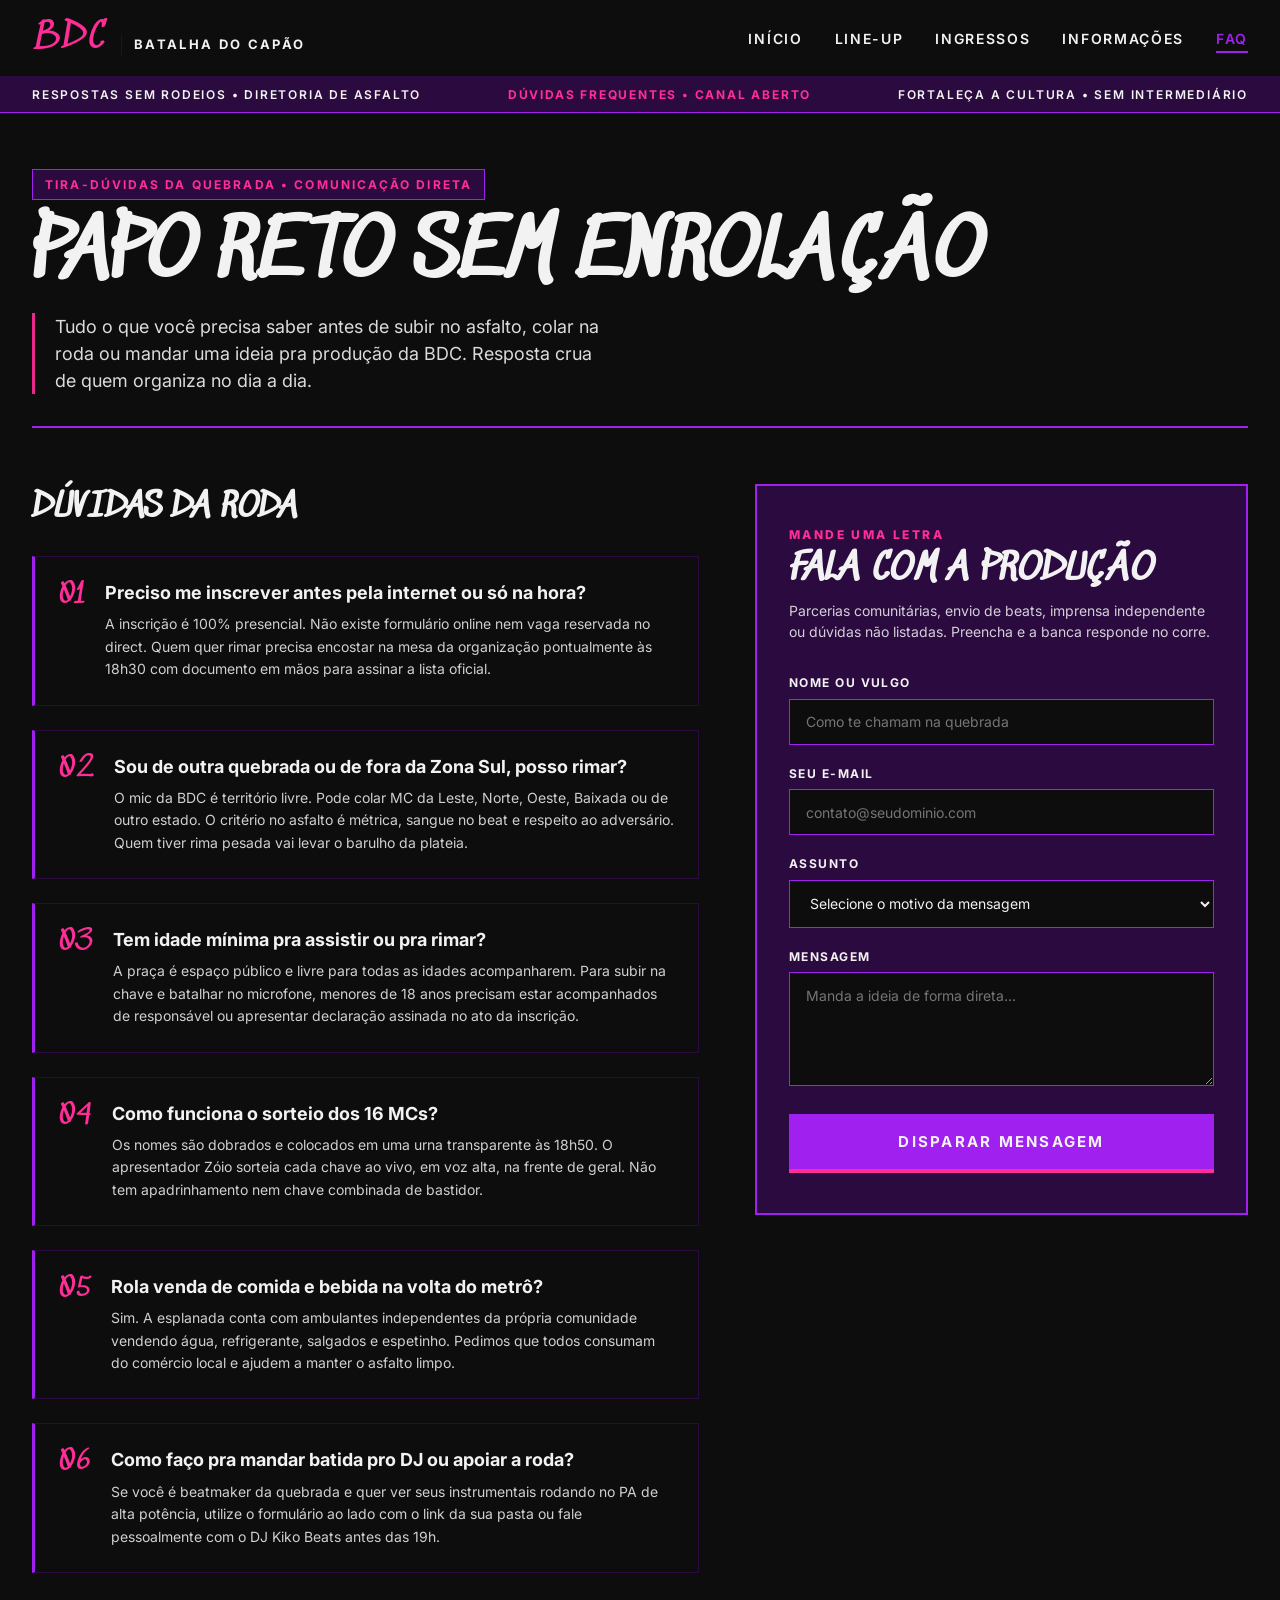
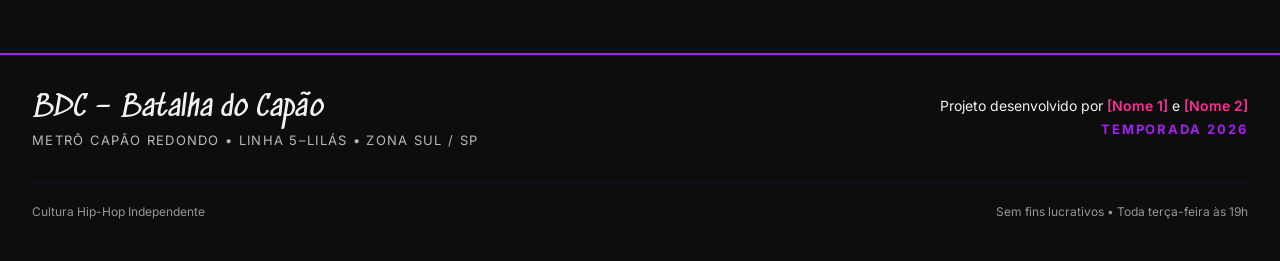
==== pages/faq.html @ 771d7a78 "feat: arquivos principais adicionados" ====
<!DOCTYPE html>
<html lang="pt-BR">
<head>
  <meta charset="UTF-8">
  <meta name="viewport" content="width=device-width, initial-scale=1.0">
  <title>Dúvidas e Contato &bull; BDC – Batalha do Capão</title>
  <meta name="description" content="Perguntas frequentes sobre inscrição, sorteio, regras e canal direto com a organização da Batalha do Capão.">
  
  <!-- Fontes do Google: Sedgwick Ave para titulos e Inter para textos -->
  <link rel="preconnect" href="https://fonts.googleapis.com">
  <link rel="preconnect" href="https://fonts.gstatic.com" crossorigin>
  <link href="https://fonts.googleapis.com/css2?family=Inter:wght@400;500;600;700;800&family=Sedgwick+Ave&display=swap" rel="stylesheet">
  
  <link rel="stylesheet" href="../style.css">
  <link rel="stylesheet" href="../styles/faq.css">
</head>
<body>

  <!-- Cabecalho principal -->
  <header class="cabecalho">
    <div class="cabecalho-marca">
      <a href="index.html" class="cabecalho-sigla">BDC</a>
      <span class="cabecalho-nome">Batalha do Capão</span>
    </div>

    <!-- Botao mobile -->
    <button class="menu-toggle" id="menuToggle" aria-label="Abrir menu de navegação" aria-expanded="false">
      Menu
    </button>

    <!-- Navegacao -->
    <nav class="navegacao" id="menuNavegacao">
      <ul class="menu-lista">
        <li><a href="../index.html" class="menu-link">Início</a></li>
        <li><a href="./lineup.html" class="menu-link">Line-up</a></li>
        <li><a href="./ingressos.html" class="menu-link">Ingressos</a></li>
        <li><a href="./informacoes.html" class="menu-link">Informações</a></li>
        <li><a href="./faq.html" class="menu-link ativo">FAQ</a></li>
      </ul>
    </nav>
  </header>

  <!-- Faixa de aviso urbano -->
  <div class="faixa-aviso" role="complementary">
    <span>Respostas sem Rodeios &bull; Diretoria de Asfalto</span>
    <span class="destaque-linha">Dúvidas Frequentes &bull; Canal Aberto</span>
    <span>Fortaleça a Cultura &bull; Sem Intermediário</span>
  </div>

  <!-- Conteudo principal -->
  <main class="faq-pagina">

    <!-- Abertura editorial -->
    <section class="faq-topo">
      <span class="faq-etiqueta">Tira-Dúvidas da Quebrada &bull; Comunicação Direta</span>
      <h1 class="faq-titulo">
        Papo reto <span class="palavra-destaque">sem enrolação</span>
      </h1>
      <p class="faq-subtexto">
        Tudo o que você precisa saber antes de subir no asfalto, colar na roda ou mandar uma ideia pra produção da BDC. Resposta crua de quem organiza no dia a dia.
      </p>
    </section>

    <!-- Grade: FAQ a esquerda e Contato a direita -->
    <div class="faq-grid">

      <!-- Secao de Perguntas e Respostas -->
      <section class="faq-lista-secao" aria-label="Perguntas Frequentes">
        <h2 class="faq-secao-titulo">Dúvidas da Roda</h2>

        <div class="perguntas-container">

          <!-- Pergunta 01 -->
          <article class="faq-item">
            <span class="faq-numero">01</span>
            <div class="faq-conteudo">
              <h3 class="faq-pergunta">Preciso me inscrever antes pela internet ou só na hora?</h3>
              <p class="faq-resposta">
                A inscrição é 100% presencial. Não existe formulário online nem vaga reservada no direct. Quem quer rimar precisa encostar na mesa da organização pontualmente às 18h30 com documento em mãos para assinar a lista oficial.
              </p>
            </div>
          </article>

          <!-- Pergunta 02 -->
          <article class="faq-item">
            <span class="faq-numero">02</span>
            <div class="faq-conteudo">
              <h3 class="faq-pergunta">Sou de outra quebrada ou de fora da Zona Sul, posso rimar?</h3>
              <p class="faq-resposta">
                O mic da BDC é território livre. Pode colar MC da Leste, Norte, Oeste, Baixada ou de outro estado. O critério no asfalto é métrica, sangue no beat e respeito ao adversário. Quem tiver rima pesada vai levar o barulho da plateia.
              </p>
            </div>
          </article>

          <!-- Pergunta 03 -->
          <article class="faq-item">
            <span class="faq-numero">03</span>
            <div class="faq-conteudo">
              <h3 class="faq-pergunta">Tem idade mínima pra assistir ou pra rimar?</h3>
              <p class="faq-resposta">
                A praça é espaço público e livre para todas as idades acompanharem. Para subir na chave e batalhar no microfone, menores de 18 anos precisam estar acompanhados de responsável ou apresentar declaração assinada no ato da inscrição.
              </p>
            </div>
          </article>

          <!-- Pergunta 04 -->
          <article class="faq-item">
            <span class="faq-numero">04</span>
            <div class="faq-conteudo">
              <h3 class="faq-pergunta">Como funciona o sorteio dos 16 MCs?</h3>
              <p class="faq-resposta">
                Os nomes são dobrados e colocados em uma urna transparente às 18h50. O apresentador Zóio sorteia cada chave ao vivo, em voz alta, na frente de geral. Não tem apadrinhamento nem chave combinada de bastidor.
              </p>
            </div>
          </article>

          <!-- Pergunta 05 -->
          <article class="faq-item">
            <span class="faq-numero">05</span>
            <div class="faq-conteudo">
              <h3 class="faq-pergunta">Rola venda de comida e bebida na volta do metrô?</h3>
              <p class="faq-resposta">
                Sim. A esplanada conta com ambulantes independentes da própria comunidade vendendo água, refrigerante, salgados e espetinho. Pedimos que todos consumam do comércio local e ajudem a manter o asfalto limpo.
              </p>
            </div>
          </article>

          <!-- Pergunta 06 -->
          <article class="faq-item">
            <span class="faq-numero">06</span>
            <div class="faq-conteudo">
              <h3 class="faq-pergunta">Como faço pra mandar batida pro DJ ou apoiar a roda?</h3>
              <p class="faq-resposta">
                Se você é beatmaker da quebrada e quer ver seus instrumentais rodando no PA de alta potência, utilize o formulário ao lado com o link da sua pasta ou fale pessoalmente com o DJ Kiko Beats antes das 19h.
              </p>
            </div>
          </article>

        </div>
      </section>

      <!-- Secao de Formulario de Contato -->
      <section class="contato-secao" aria-label="Canal de Mensagem">
        <div class="contato-caixa">
          <span class="contato-tag">Mande uma Letra</span>
          <h2 class="contato-titulo">Fala com a Produção</h2>
          <p class="contato-sub">
            Parcerias comunitárias, envio de beats, imprensa independente ou dúvidas não listadas. Preencha e a banca responde no corre.
          </p>

          <form class="contato-form">
            <div class="campo-grupo">
              <label for="nome" class="campo-label">Nome ou Vulgo</label>
              <input type="text" id="nome" name="nome" placeholder="Como te chamam na quebrada" required class="campo-input">
            </div>

            <div class="campo-grupo">
              <label for="email" class="campo-label">Seu E-mail</label>
              <input type="email" id="email" name="email" placeholder="contato@seudominio.com" required class="campo-input">
            </div>

            <div class="campo-grupo">
              <label for="assunto" class="campo-label">Assunto</label>
              <select id="assunto" name="assunto" required class="campo-select">
                <option value="" disabled selected>Selecione o motivo da mensagem</option>
                <option value="beats">Envio de beats para o DJ</option>
                <option value="apoio">Quero apoiar a premiação dos MCs</option>
                <option value="imprensa">Cobertura fotográfica / Imprensa</option>
                <option value="outro">Outra ideia para a roda</option>
              </select>
            </div>

            <div class="campo-grupo">
              <label for="mensagem" class="campo-label">Mensagem</label>
              <textarea id="mensagem" name="mensagem" rows="5" placeholder="Manda a ideia de forma direta..." required class="campo-textarea"></textarea>
            </div>

            <button type="submit" class="botao-enviar">
              Disparar Mensagem
            </button>
          </form>
        </div>
      </section>

    </div>

  </main>

  <!-- Rodape estruturado -->
  <footer class="rodape">
    <div class="rodape-principal">
      <div class="rodape-festival">
        <span class="rodape-nome">BDC – Batalha do Capão</span>
        <span class="rodape-local">Metrô Capão Redondo &bull; Linha 5–Lilás &bull; Zona Sul / SP</span>
      </div>

      <div class="rodape-creditos">
        <span class="rodape-dupla">Projeto desenvolvido por <strong>[Nome 1]</strong> e <strong>[Nome 2]</strong></span>
        <span class="rodape-ano">Temporada 2026</span>
      </div>
    </div>

    <div class="rodape-secundario">
      <span>Cultura Hip-Hop Independente</span>
      <span>Sem fins lucrativos &bull; Toda terça-feira às 19h</span>
    </div>
  </footer>

  <!-- Script compartilhado -->
  <script src="../script.js"></script>
</body>
</html>
---- style.css ----
/* ==========================================================================
   BDC - BATALHA DO CAPAO
   Folha de Estilos Autoral | Direcao de Arte Urbana e Brutalista
   ========================================================================== */

/* --------------------------------------------------------------------------
   Variaveis Globais e Paleta Oficial
   -------------------------------------------------------------------------- */
:root {
  --roxo-profundo: #2B0B3F;
  --roxo-neon: #A020F0;
  --rosa-neon: #FF2E97;
  --preto-puro: #0D0D0D;
  --branco-sujo: #F2F2F2;

  --fonte-titulos: 'Sedgwick Ave', cursive;
  --fonte-textos: 'Inter', -apple-system, BlinkMacSystemFont, sans-serif;
  
  --borda-solida: 2px solid var(--roxo-neon);
  --borda-fina: 1px solid var(--roxo-profundo);
  --espacamento-bloco: 4rem;
}

/* --------------------------------------------------------------------------
   Reset Essencial e Tipografia Base
   -------------------------------------------------------------------------- */
*, *::before, *::after {
  box-sizing: border-box;
  margin: 0;
  padding: 0;
}

html {
  font-size: 16px;
  background-color: var(--preto-puro);
  color: var(--branco-sujo);
  font-family: var(--fonte-textos);
  line-height: 1.5;
  scroll-behavior: smooth;
}

body {
  background-color: var(--preto-puro);
  min-height: 100vh;
  overflow-x: hidden;
  display: flex;
  flex-direction: column;
}

a {
  color: inherit;
  text-decoration: none;
}

img {
  max-width: 100%;
  display: block;
  height: auto;
}

/* --------------------------------------------------------------------------
   Cabecalho e Navegacao Superior
   -------------------------------------------------------------------------- */
.cabecalho {
  display: flex;
  align-items: center;
  justify-content: space-between;
  padding: 1.25rem 2rem;
  background-color: var(--preto-puro);
  border-bottom: 2px solid var(--roxo-profundo);
  position: sticky;
  top: 0;
  z-index: 100;
}

.cabecalho-marca {
  display: flex;
  align-items: baseline;
  gap: 0.75rem;
}

.cabecalho-sigla {
  font-family: var(--fonte-titulos);
  font-size: 2.25rem;
  line-height: 1;
  color: var(--rosa-neon);
  letter-spacing: 2px;
}

.cabecalho-nome {
  font-size: 0.8125rem;
  text-transform: uppercase;
  letter-spacing: 0.18em;
  font-weight: 700;
  color: var(--branco-sujo);
  border-left: 1px solid var(--roxo-profundo);
  padding-left: 0.75rem;
}

.navegacao {
  display: flex;
  align-items: center;
}

.menu-lista {
  display: flex;
  list-style: none;
  gap: 2rem;
}

.menu-link {
  font-size: 0.875rem;
  text-transform: uppercase;
  letter-spacing: 0.12em;
  font-weight: 600;
  color: var(--branco-sujo);
  padding: 0.25rem 0;
  position: relative;
  transition: color 0.15s ease;
}

.menu-link:hover,
.menu-link:focus {
  color: var(--rosa-neon);
}

.menu-link.ativo {
  color: var(--roxo-neon);
  border-bottom: 2px solid var(--roxo-neon);
}

.menu-toggle {
  display: none;
  background: transparent;
  border: 1px solid var(--roxo-neon);
  color: var(--branco-sujo);
  font-family: var(--fonte-textos);
  font-size: 0.75rem;
  text-transform: uppercase;
  letter-spacing: 0.1em;
  padding: 0.5rem 0.75rem;
  cursor: pointer;
}

/* --------------------------------------------------------------------------
   Faixa de Alerta Urbano
   -------------------------------------------------------------------------- */
.faixa-aviso {
  background-color: var(--roxo-profundo);
  border-bottom: 1px solid var(--roxo-neon);
  padding: 0.5rem 2rem;
  font-size: 0.75rem;
  text-transform: uppercase;
  letter-spacing: 0.15em;
  font-weight: 600;
  display: flex;
  justify-content: space-between;
  flex-wrap: wrap;
  gap: 1rem;
}

.faixa-aviso span {
  color: var(--branco-sujo);
}

.faixa-aviso .destaque-linha {
  color: var(--rosa-neon);
  font-weight: 700;
}

/* --------------------------------------------------------------------------
   Hero Editorial e Assimetrico
   -------------------------------------------------------------------------- */
.hero {
  padding: 3.5rem 2rem 4rem;
  max-width: 1320px;
  margin: 0 auto;
  width: 100%;
}

.hero-grid {
  display: grid;
  grid-template-columns: 1.15fr 0.85fr;
  gap: 3rem;
  align-items: start;
}

.hero-conteudo {
  display: flex;
  flex-direction: column;
  align-items: flex-start;
}

.tag-localizacao {
  display: inline-block;
  background-color: var(--preto-puro);
  border: 1px solid var(--roxo-neon);
  color: var(--branco-sujo);
  font-size: 0.75rem;
  text-transform: uppercase;
  letter-spacing: 0.15em;
  padding: 0.35rem 0.75rem;
  margin-bottom: 1.5rem;
  font-weight: 600;
}

.hero-titulo {
  font-family: var(--fonte-titulos);
  font-size: clamp(3.2rem, 7vw, 6.2rem);
  line-height: 0.95;
  color: var(--branco-sujo);
  text-transform: uppercase;
  letter-spacing: 1px;
  margin-bottom: 1.5rem;
  word-break: break-word;
}

.hero-titulo .palavra-destaque {
  color: var(--rosa-neon);
  display: block;
}

.chamada-principal {
  font-size: 1.25rem;
  font-weight: 500;
  line-height: 1.4;
  color: var(--branco-sujo);
  max-width: 34ch;
  border-left: 3px solid var(--rosa-neon);
  padding-left: 1.25rem;
  margin-bottom: 2rem;
}

.hero-coordenadas {
  display: flex;
  flex-direction: column;
  gap: 0.5rem;
  margin-bottom: 2.5rem;
  padding: 1.25rem;
  background-color: var(--roxo-profundo);
  border: 1px solid var(--roxo-neon);
  width: 100%;
  max-width: 480px;
}

.dado-evento {
  display: flex;
  justify-content: space-between;
  border-bottom: 1px dashed rgba(242, 242, 242, 0.2);
  padding-bottom: 0.4rem;
  font-size: 0.875rem;
}

.dado-evento:last-child {
  border-bottom: none;
  padding-bottom: 0;
}

.rotulo-dado {
  text-transform: uppercase;
  letter-spacing: 0.1em;
  font-weight: 700;
  color: var(--rosa-neon);
  font-size: 0.75rem;
}

.valor-dado {
  font-weight: 600;
  color: var(--branco-sujo);
  text-align: right;
}

.botao-destaque {
  display: inline-block;
  background-color: var(--roxo-neon);
  color: var(--branco-sujo);
  font-family: var(--fonte-textos);
  font-size: 0.9375rem;
  font-weight: 700;
  text-transform: uppercase;
  letter-spacing: 0.15em;
  padding: 1.125rem 2.25rem;
  border: none;
  cursor: pointer;
  border-bottom: 4px solid var(--rosa-neon);
  transition: transform 0.1s ease, background-color 0.15s ease;
}

.botao-destaque:hover,
.botao-destaque:focus {
  background-color: var(--rosa-neon);
  border-bottom-color: var(--branco-sujo);
  transform: translateY(-2px);
}

.hero-midia {
  position: relative;
  display: flex;
  flex-direction: column;
}

.moldura-foto {
  border: 2px solid var(--roxo-neon);
  background-color: var(--roxo-profundo);
  position: relative;
  overflow: hidden;
}

.foto-batalha {
  width: 100%;
  aspect-ratio: 4 / 5;
  object-fit: cover;
  filter: contrast(1.15) brightness(0.95);
}

.legenda-midia {
  margin-top: 0.75rem;
  font-size: 0.75rem;
  text-transform: uppercase;
  letter-spacing: 0.15em;
  color: var(--branco-sujo);
  opacity: 0.7;
  display: flex;
  justify-content: space-between;
}

/* --------------------------------------------------------------------------
   Secao de Destaques Estruturais (Sem cards genericos, assimetrica)
   -------------------------------------------------------------------------- */
.destaques {
  background-color: var(--roxo-profundo);
  border-top: 2px solid var(--roxo-neon);
  border-bottom: 2px solid var(--roxo-neon);
  padding: var(--espacamento-bloco) 2rem;
}

.destaques-container {
  max-width: 1320px;
  margin: 0 auto;
}

.secao-cabecalho {
  margin-bottom: 3rem;
  border-bottom: 1px solid rgba(242, 242, 242, 0.2);
  padding-bottom: 1rem;
  display: flex;
  justify-content: space-between;
  align-items: flex-end;
  flex-wrap: wrap;
  gap: 1rem;
}

.secao-titulo {
  font-family: var(--fonte-titulos);
  font-size: clamp(2rem, 4vw, 3rem);
  text-transform: uppercase;
  color: var(--branco-sujo);
  line-height: 1;
}

.secao-subtitulo {
  font-size: 0.75rem;
  text-transform: uppercase;
  letter-spacing: 0.2em;
  color: var(--rosa-neon);
  font-weight: 700;
}

.destaques-grade {
  display: grid;
  grid-template-columns: repeat(3, 1fr);
  gap: 0;
  border-left: 2px solid var(--roxo-neon);
}

.destaque-coluna {
  border-right: 2px solid var(--roxo-neon);
  padding: 2.5rem 2rem;
  background-color: var(--preto-puro);
  display: flex;
  flex-direction: column;
  justify-content: space-between;
  min-height: 320px;
}

.destaque-coluna:nth-child(2) {
  background-color: #12051b;
}

.destaque-indice {
  font-family: var(--fonte-titulos);
  font-size: 2.5rem;
  line-height: 1;
  color: var(--rosa-neon);
  margin-bottom: 1.5rem;
}

.destaque-nome {
  font-size: 1.25rem;
  font-weight: 700;
  text-transform: uppercase;
  letter-spacing: 0.05em;
  color: var(--branco-sujo);
  margin-bottom: 1rem;
  line-height: 1.25;
}

.destaque-texto {
  font-size: 0.9375rem;
  line-height: 1.6;
  color: var(--branco-sujo);
  opacity: 0.85;
}

/* --------------------------------------------------------------------------
   Manifesto da Quebrada (Bloco Editorial Tipografico)
   -------------------------------------------------------------------------- */
.manifesto {
  padding: var(--espacamento-bloco) 2rem;
  max-width: 1320px;
  margin: 0 auto;
  width: 100%;
}

.manifesto-box {
  border: 1px solid var(--roxo-profundo);
  background-color: var(--preto-puro);
  padding: 3rem;
  position: relative;
}

.manifesto-box::before {
  content: "IDEOLOGIA";
  position: absolute;
  top: -0.75rem;
  left: 2rem;
  background-color: var(--preto-puro);
  padding: 0 0.75rem;
  font-size: 0.6875rem;
  font-weight: 800;
  letter-spacing: 0.25em;
  color: var(--rosa-neon);
}

.manifesto-texto {
  font-size: clamp(1.125rem, 2.2vw, 1.625rem);
  font-weight: 500;
  line-height: 1.45;
  color: var(--branco-sujo);
  max-width: 48ch;
}

.manifesto-texto strong {
  color: var(--rosa-neon);
  font-weight: 700;
}

/* --------------------------------------------------------------------------
   Rodape Estruturado com Flexbox
   -------------------------------------------------------------------------- */
.rodape {
  margin-top: auto;
  background-color: var(--preto-puro);
  border-top: 2px solid var(--roxo-neon);
  padding: 2.5rem 2rem;
  display: flex;
  flex-direction: column;
  gap: 2rem;
}

.rodape-principal {
  display: flex;
  justify-content: space-between;
  align-items: flex-start;
  flex-wrap: wrap;
  gap: 2rem;
  max-width: 1320px;
  margin: 0 auto;
  width: 100%;
}

.rodape-festival {
  display: flex;
  flex-direction: column;
  gap: 0.5rem;
}

.rodape-nome {
  font-family: var(--fonte-titulos);
  font-size: 1.75rem;
  color: var(--branco-sujo);
  line-height: 1;
}

.rodape-local {
  font-size: 0.8125rem;
  text-transform: uppercase;
  letter-spacing: 0.1em;
  color: var(--branco-sujo);
  opacity: 0.75;
}

.rodape-creditos {
  display: flex;
  flex-direction: column;
  gap: 0.25rem;
  text-align: right;
}

.rodape-dupla {
  font-size: 0.875rem;
  color: var(--branco-sujo);
}

.rodape-dupla strong {
  color: var(--rosa-neon);
  font-weight: 600;
}

.rodape-ano {
  font-size: 0.8125rem;
  text-transform: uppercase;
  letter-spacing: 0.15em;
  color: var(--roxo-neon);
  font-weight: 700;
}

.rodape-secundario {
  max-width: 1320px;
  margin: 0 auto;
  width: 100%;
  border-top: 1px solid var(--roxo-profundo);
  padding-top: 1.25rem;
  display: flex;
  justify-content: space-between;
  align-items: center;
  flex-wrap: wrap;
  gap: 1rem;
  font-size: 0.75rem;
  color: var(--branco-sujo);
  opacity: 0.6;
}

/* --------------------------------------------------------------------------
   Responsividade Mobile-First
   -------------------------------------------------------------------------- */
@media (max-width: 992px) {
  .hero-grid {
    grid-template-columns: 1fr;
    gap: 2.5rem;
  }

  .foto-batalha {
    aspect-ratio: 16 / 9;
  }

  .destaques-grade {
    grid-template-columns: 1fr;
    border-left: none;
    border-top: 2px solid var(--roxo-neon);
  }

  .destaque-coluna {
    border-right: none;
    border-bottom: 2px solid var(--roxo-neon);
    min-height: auto;
  }

  .destaque-coluna:last-child {
    border-bottom: none;
  }

  .rodape-creditos {
    text-align: left;
  }
}

@media (max-width: 768px) {
  .cabecalho {
    padding: 1rem 1.25rem;
  }

  .menu-toggle {
    display: block;
  }

  .navegacao {
    position: absolute;
    top: 100%;
    left: 0;
    right: 0;
    background-color: var(--preto-puro);
    border-bottom: 2px solid var(--roxo-neon);
    padding: 1.5rem;
    display: none;
  }

  .navegacao.aberto {
    display: block;
  }

  .menu-lista {
    flex-direction: column;
    gap: 1.25rem;
  }

  .hero {
    padding: 2rem 1.25rem 3rem;
  }

  .destaques {
    padding: 3rem 1.25rem;
  }

  .manifesto {
    padding: 2.5rem 1.25rem;
  }

  .manifesto-box {
    padding: 1.75rem 1.25rem;
  }

  .rodape {
    padding: 2rem 1.25rem;
  }
}
---- styles/faq.css ----
/* ==========================================================================
   BDC - BATALHA DO CAPAO | faq.css
   Estilos exclusivos da pagina de Perguntas Frequentes e Contato
   ========================================================================== */

/* --------------------------------------------------------------------------
   Estrutura Geral
   -------------------------------------------------------------------------- */
.faq-pagina {
  max-width: 1320px;
  margin: 0 auto;
  padding: 3.5rem 2rem 5rem;
  width: 100%;
}

.faq-topo {
  margin-bottom: 3.5rem;
  border-bottom: 2px solid var(--roxo-neon);
  padding-bottom: 2rem;
}

.faq-etiqueta {
  display: inline-block;
  background-color: var(--roxo-profundo);
  border: 1px solid var(--roxo-neon);
  color: var(--rosa-neon);
  font-size: 0.75rem;
  font-weight: 700;
  text-transform: uppercase;
  letter-spacing: 0.18em;
  padding: 0.35rem 0.75rem;
  margin-bottom: 1.25rem;
}

.faq-titulo {
  font-family: var(--fonte-titulos);
  font-size: clamp(2.8rem, 6vw, 5rem);
  line-height: 0.95;
  text-transform: uppercase;
  color: var(--branco-sujo);
  margin-bottom: 1.25rem;
}

.faq-subtexto {
  font-size: 1.125rem;
  line-height: 1.5;
  color: var(--branco-sujo);
  opacity: 0.9;
  max-width: 52ch;
  border-left: 3px solid var(--rosa-neon);
  padding-left: 1.25rem;
}

/* --------------------------------------------------------------------------
   Grade Principal (FAQ a esquerda, Formulario a direita)
   -------------------------------------------------------------------------- */
.faq-grid {
  display: grid;
  grid-template-columns: 1.15fr 0.85fr;
  gap: 3.5rem;
  align-items: start;
}

/* --------------------------------------------------------------------------
   Lista de Perguntas
   -------------------------------------------------------------------------- */
.faq-secao-titulo {
  font-family: var(--fonte-titulos);
  font-size: 2rem;
  text-transform: uppercase;
  color: var(--branco-sujo);
  margin-bottom: 1.5rem;
}

.perguntas-container {
  display: flex;
  flex-direction: column;
  gap: 1.5rem;
}

.faq-item {
  background-color: var(--preto-puro);
  border: 1px solid var(--roxo-profundo);
  border-left: 3px solid var(--roxo-neon);
  padding: 1.5rem;
  display: flex;
  gap: 1.25rem;
  align-items: flex-start;
  transition: border-left-color 0.2s ease;
}

.faq-item:hover {
  border-left-color: var(--rosa-neon);
}

.faq-numero {
  font-family: var(--fonte-titulos);
  font-size: 1.75rem;
  color: var(--rosa-neon);
  line-height: 1;
  shrink: 0;
}

.faq-conteudo {
  display: flex;
  flex-direction: column;
  gap: 0.5rem;
}

.faq-pergunta {
  font-size: 1.125rem;
  font-weight: 700;
  color: var(--branco-sujo);
  line-height: 1.35;
}

.faq-resposta {
  font-size: 0.875rem;
  line-height: 1.6;
  color: var(--branco-sujo);
  opacity: 0.85;
}

/* --------------------------------------------------------------------------
   Formulario de Contato Brutalista
   -------------------------------------------------------------------------- */
.contato-caixa {
  background-color: var(--roxo-profundo);
  border: 2px solid var(--roxo-neon);
  padding: 2.5rem 2rem;
  position: sticky;
  top: 6rem;
}

.contato-tag {
  font-size: 0.75rem;
  text-transform: uppercase;
  letter-spacing: 0.2em;
  font-weight: 800;
  color: var(--rosa-neon);
  display: block;
  margin-bottom: 0.5rem;
}

.contato-titulo {
  font-family: var(--fonte-titulos);
  font-size: 2.25rem;
  line-height: 1;
  text-transform: uppercase;
  color: var(--branco-sujo);
  margin-bottom: 0.75rem;
}

.contato-sub {
  font-size: 0.875rem;
  line-height: 1.5;
  color: var(--branco-sujo);
  opacity: 0.85;
  margin-bottom: 2rem;
}

.contato-form {
  display: flex;
  flex-direction: column;
  gap: 1.25rem;
}

.campo-grupo {
  display: flex;
  flex-direction: column;
  gap: 0.4rem;
}

.campo-label {
  font-size: 0.75rem;
  text-transform: uppercase;
  letter-spacing: 0.12em;
  font-weight: 700;
  color: var(--branco-sujo);
}

.campo-input,
.campo-select,
.campo-textarea {
  background-color: var(--preto-puro);
  border: 1px solid var(--roxo-neon);
  color: var(--branco-sujo);
  font-family: var(--fonte-textos);
  font-size: 0.875rem;
  padding: 0.85rem 1rem;
  border-radius: 0;
  outline: none;
  transition: border-color 0.15s ease;
}

.campo-input:focus,
.campo-select:focus,
.campo-textarea:focus {
  border-color: var(--rosa-neon);
}

.campo-select {
  cursor: pointer;
}

.campo-select option {
  background-color: var(--preto-puro);
  color: var(--branco-sujo);
}

.campo-textarea {
  resize: vertical;
  min-height: 100px;
}

.botao-enviar {
  background-color: var(--roxo-neon);
  color: var(--branco-sujo);
  font-family: var(--fonte-textos);
  font-size: 0.9375rem;
  font-weight: 700;
  text-transform: uppercase;
  letter-spacing: 0.15em;
  padding: 1.125rem;
  border: none;
  cursor: pointer;
  border-bottom: 4px solid var(--rosa-neon);
  margin-top: 0.5rem;
  transition: transform 0.1s ease, background-color 0.15s ease;
}

.botao-enviar:hover,
.botao-enviar:focus {
  background-color: var(--rosa-neon);
  border-bottom-color: var(--branco-sujo);
  transform: translateY(-2px);
}

/* --------------------------------------------------------------------------
   Responsividade
   -------------------------------------------------------------------------- */
@media (max-width: 992px) {
  .faq-grid {
    grid-template-columns: 1fr;
  }

  .contato-caixa {
    position: static;
  }
}

@media (max-width: 600px) {
  .faq-pagina {
    padding: 2rem 1.25rem 3.5rem;
  }

  .contato-caixa {
    padding: 2rem 1.25rem;
  }
}
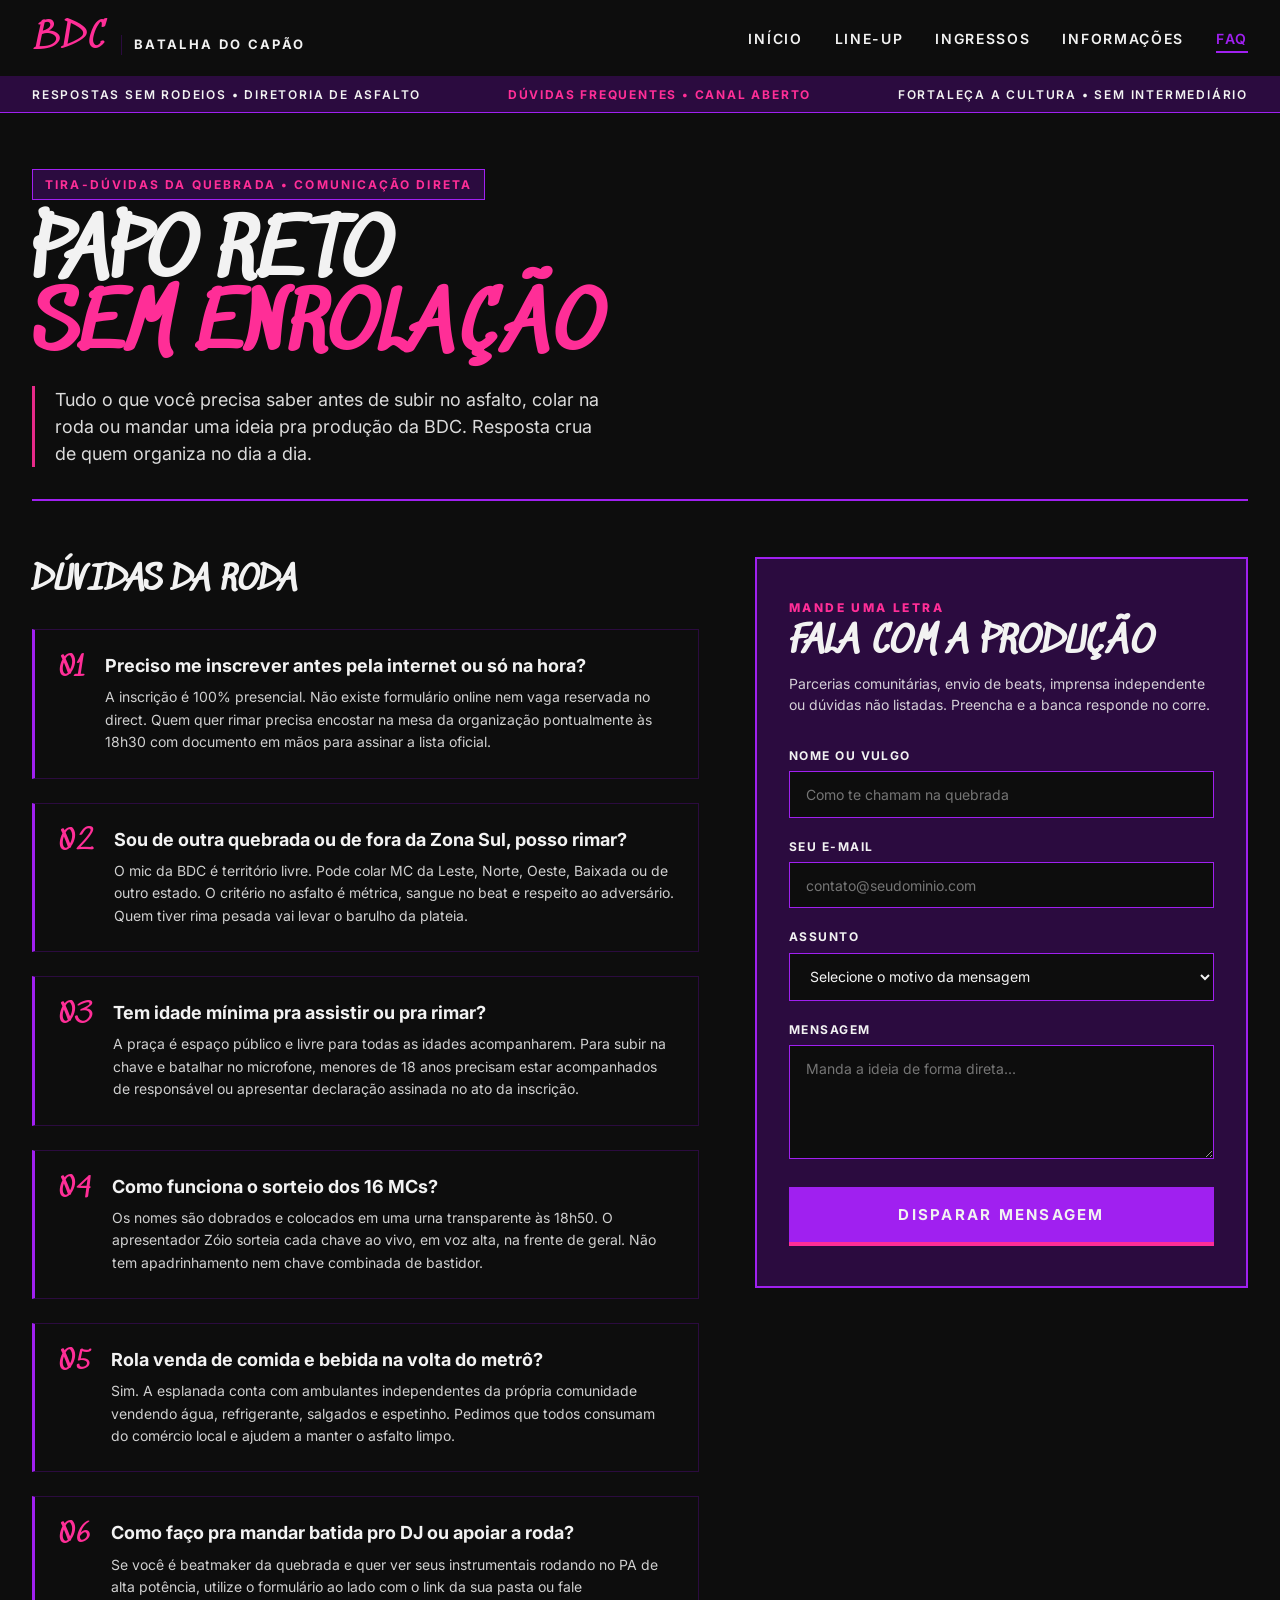
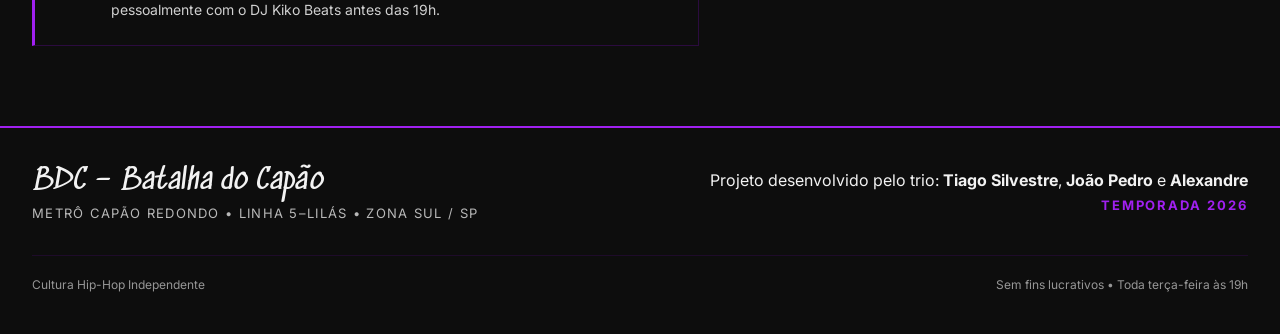
==== commit 34489744: "fix: adicionando os nomes dos devs" ====
--- a/pages/faq.html
+++ b/pages/faq.html
@@ -195,7 +195,7 @@
       </div>
 
       <div class="rodape-creditos">
-        <span class="rodape-dupla">Projeto desenvolvido por <strong>[Nome 1]</strong> e <strong>[Nome 2]</strong></span>
+        <span class="rodape-dupla">Projeto desenvolvido pelo trio: <strong>Tiago Silvestre</strong>, <strong>João Pedro</strong> e <strong>Alexandre</strong></span>
         <span class="rodape-ano">Temporada 2026</span>
       </div>
     </div>
--- a/style.css
+++ b/style.css
@@ -52,12 +52,6 @@
   text-decoration: none;
 }
 
-img {
-  max-width: 100%;
-  display: block;
-  height: auto;
-}
-
 /* --------------------------------------------------------------------------
    Cabecalho e Navegacao Superior
    -------------------------------------------------------------------------- */
@@ -169,7 +163,7 @@
 }
 
 /* --------------------------------------------------------------------------
-   Hero Editorial e Assimetrico
+   Hero Editorial e Assimetrico (100% Tipografico)
    -------------------------------------------------------------------------- */
 .hero {
   padding: 3.5rem 2rem 4rem;
@@ -182,13 +176,14 @@
   display: grid;
   grid-template-columns: 1.15fr 0.85fr;
   gap: 3rem;
-  align-items: start;
+  align-items: stretch;
 }
 
 .hero-conteudo {
   display: flex;
   flex-direction: column;
   align-items: flex-start;
+  justify-content: center;
 }
 
 .tag-localizacao {
@@ -215,7 +210,7 @@
   word-break: break-word;
 }
 
-.hero-titulo .palavra-destaque {
+.palavra-destaque {
   color: var(--rosa-neon);
   display: block;
 }
@@ -293,35 +288,130 @@
   transform: translateY(-2px);
 }
 
-.hero-midia {
+/* --------------------------------------------------------------------------
+   Cartaz Tipografico Brutalista do Hero (Substituto de fotos)
+   -------------------------------------------------------------------------- */
+.hero-cartaz {
+  background-color: var(--preto-puro);
+  border: 3px solid var(--roxo-neon);
+  display: flex;
+  flex-direction: column;
+  justify-content: space-between;
+  padding: 2.25rem 2rem;
   position: relative;
-  display: flex;
-  flex-direction: column;
-}
-
-.moldura-foto {
-  border: 2px solid var(--roxo-neon);
+  border-left: 8px solid var(--rosa-neon);
+}
+
+.cartaz-topo {
+  display: flex;
+  justify-content: space-between;
+  align-items: center;
+  border-bottom: 2px solid var(--roxo-profundo);
+  padding-bottom: 1rem;
+  margin-bottom: 1.75rem;
+}
+
+.cartaz-selo {
+  font-size: 0.75rem;
+  font-weight: 900;
+  letter-spacing: 0.2em;
+  text-transform: uppercase;
+  color: var(--rosa-neon);
+}
+
+.cartaz-cod {
+  font-family: monospace;
+  font-size: 0.8125rem;
+  font-weight: 700;
+  color: var(--branco-sujo);
   background-color: var(--roxo-profundo);
-  position: relative;
-  overflow: hidden;
-}
-
-.foto-batalha {
+  padding: 0.2rem 0.6rem;
+  border: 1px solid var(--roxo-neon);
+}
+
+.cartaz-corpo {
+  display: flex;
+  flex-direction: column;
+}
+
+.cartaz-chamada-alta {
+  font-family: var(--fonte-titulos);
+  font-size: clamp(3.5rem, 6vw, 5.5rem);
+  line-height: 0.85;
+  color: var(--branco-sujo);
+  text-transform: uppercase;
+  letter-spacing: 2px;
+}
+
+.cartaz-horario {
+  font-family: var(--fonte-titulos);
+  font-size: clamp(2.5rem, 5vw, 4rem);
+  line-height: 1;
+  color: var(--rosa-neon);
+  margin-bottom: 1.25rem;
+}
+
+.cartaz-divisor {
   width: 100%;
-  aspect-ratio: 4 / 5;
-  object-fit: cover;
-  filter: contrast(1.15) brightness(0.95);
-}
-
-.legenda-midia {
-  margin-top: 0.75rem;
+  height: 2px;
+  background-color: var(--roxo-neon);
+  margin-bottom: 1.5rem;
+}
+
+.cartaz-frase {
+  font-size: 0.8125rem;
+  font-weight: 800;
+  letter-spacing: 0.18em;
+  text-transform: uppercase;
+  color: var(--branco-sujo);
+  margin-bottom: 2rem;
+  line-height: 1.5;
+}
+
+.cartaz-linhas-info {
+  display: flex;
+  flex-direction: column;
+  gap: 0.75rem;
+  background-color: var(--roxo-profundo);
+  padding: 1.25rem;
+  border: 1px solid var(--roxo-neon);
+}
+
+.cartaz-linha {
+  display: flex;
+  justify-content: space-between;
   font-size: 0.75rem;
-  text-transform: uppercase;
+  border-bottom: 1px dashed rgba(242, 242, 242, 0.2);
+  padding-bottom: 0.35rem;
+}
+
+.cartaz-linha:last-child {
+  border-bottom: none;
+  padding-bottom: 0;
+}
+
+.cartaz-rotulo {
+  font-weight: 800;
   letter-spacing: 0.15em;
-  color: var(--branco-sujo);
-  opacity: 0.7;
-  display: flex;
-  justify-content: space-between;
+  color: var(--rosa-neon);
+}
+
+.cartaz-dado {
+  font-weight: 700;
+  color: var(--branco-sujo);
+  text-align: right;
+}
+
+.cartaz-base {
+  margin-top: 2rem;
+  border-top: 1px solid var(--roxo-profundo);
+  padding-top: 1rem;
+  font-size: 0.6875rem;
+  font-weight: 900;
+  letter-spacing: 0.25em;
+  text-transform: uppercase;
+  color: var(--rosa-neon);
+  text-align: center;
 }
 
 /* --------------------------------------------------------------------------
@@ -507,12 +597,12 @@
   text-align: right;
 }
 
-.rodape-dupla {
+.rodape-equipe {
   font-size: 0.875rem;
   color: var(--branco-sujo);
 }
 
-.rodape-dupla strong {
+.rodape-equipe strong {
   color: var(--rosa-neon);
   font-weight: 600;
 }
@@ -548,10 +638,6 @@
   .hero-grid {
     grid-template-columns: 1fr;
     gap: 2.5rem;
-  }
-
-  .foto-batalha {
-    aspect-ratio: 16 / 9;
   }
 
   .destaques-grade {
@@ -623,4 +709,4 @@
   .rodape {
     padding: 2rem 1.25rem;
   }
-}+}
